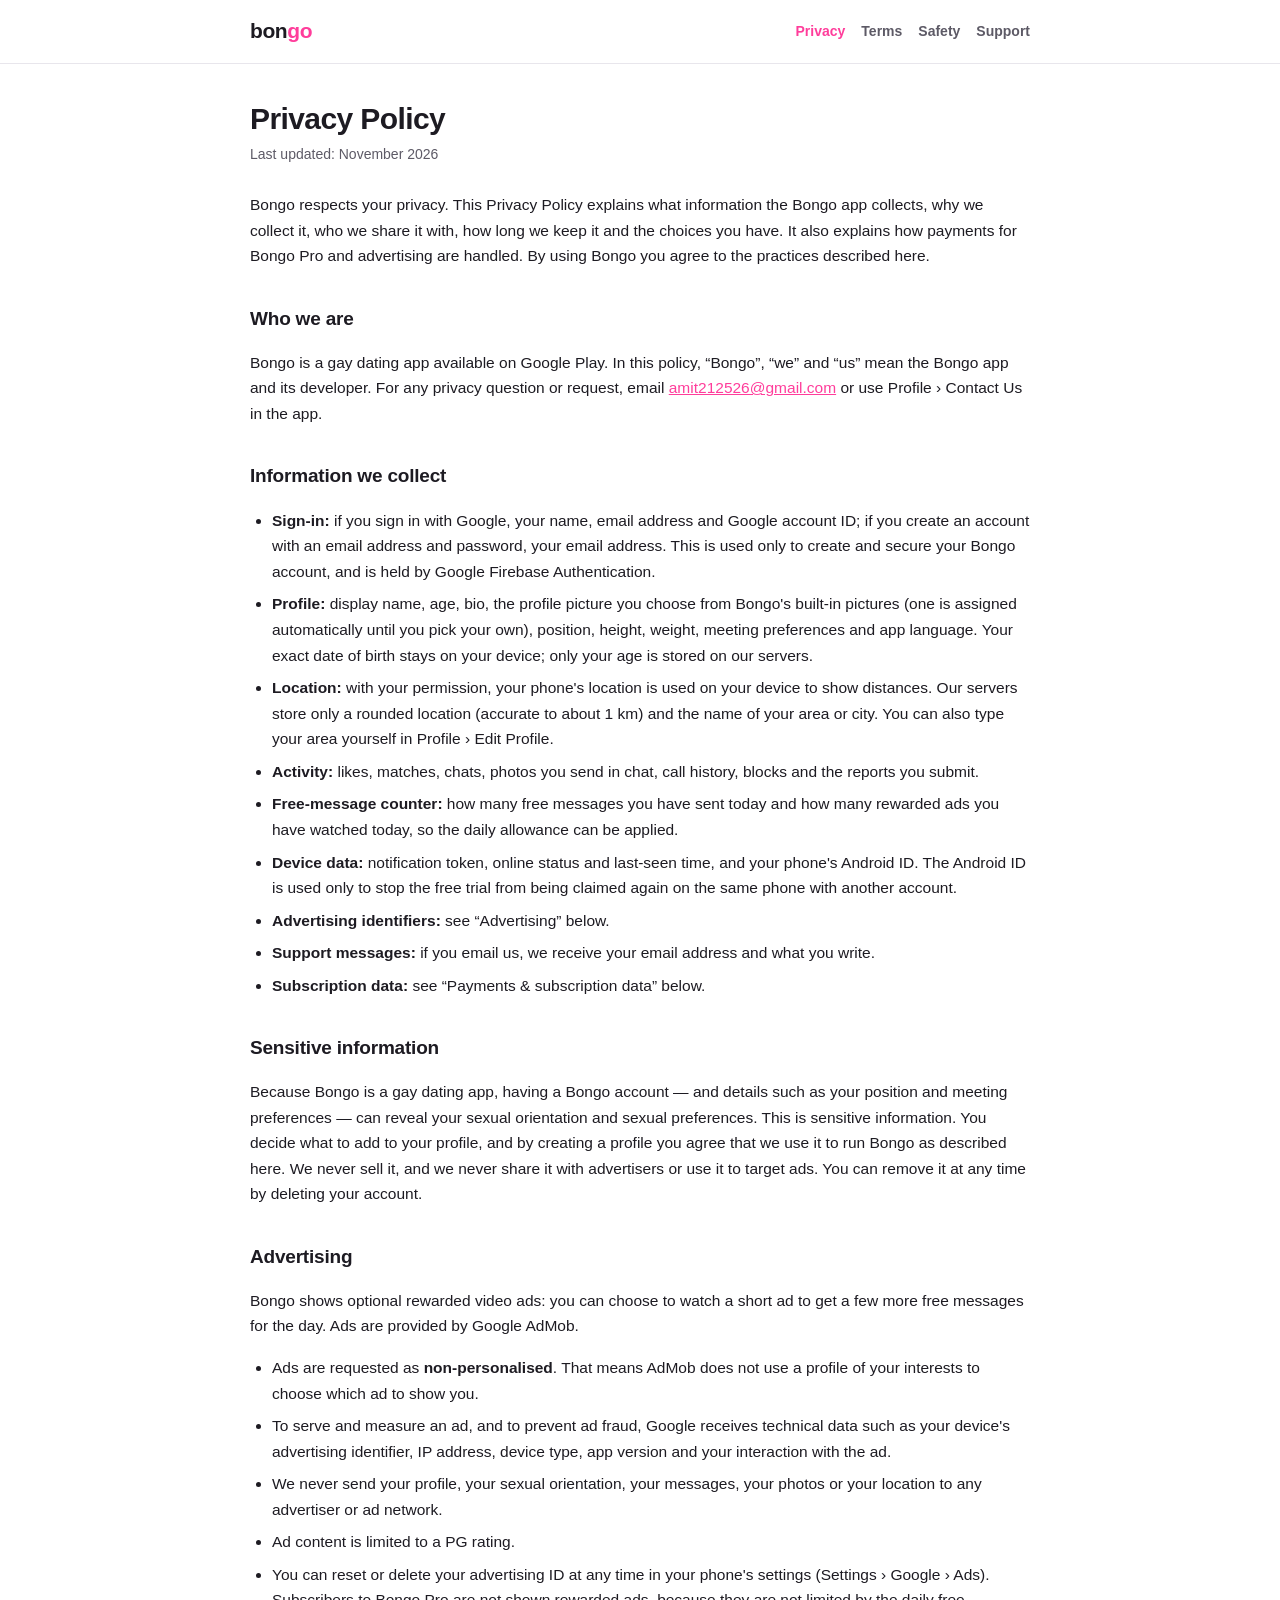
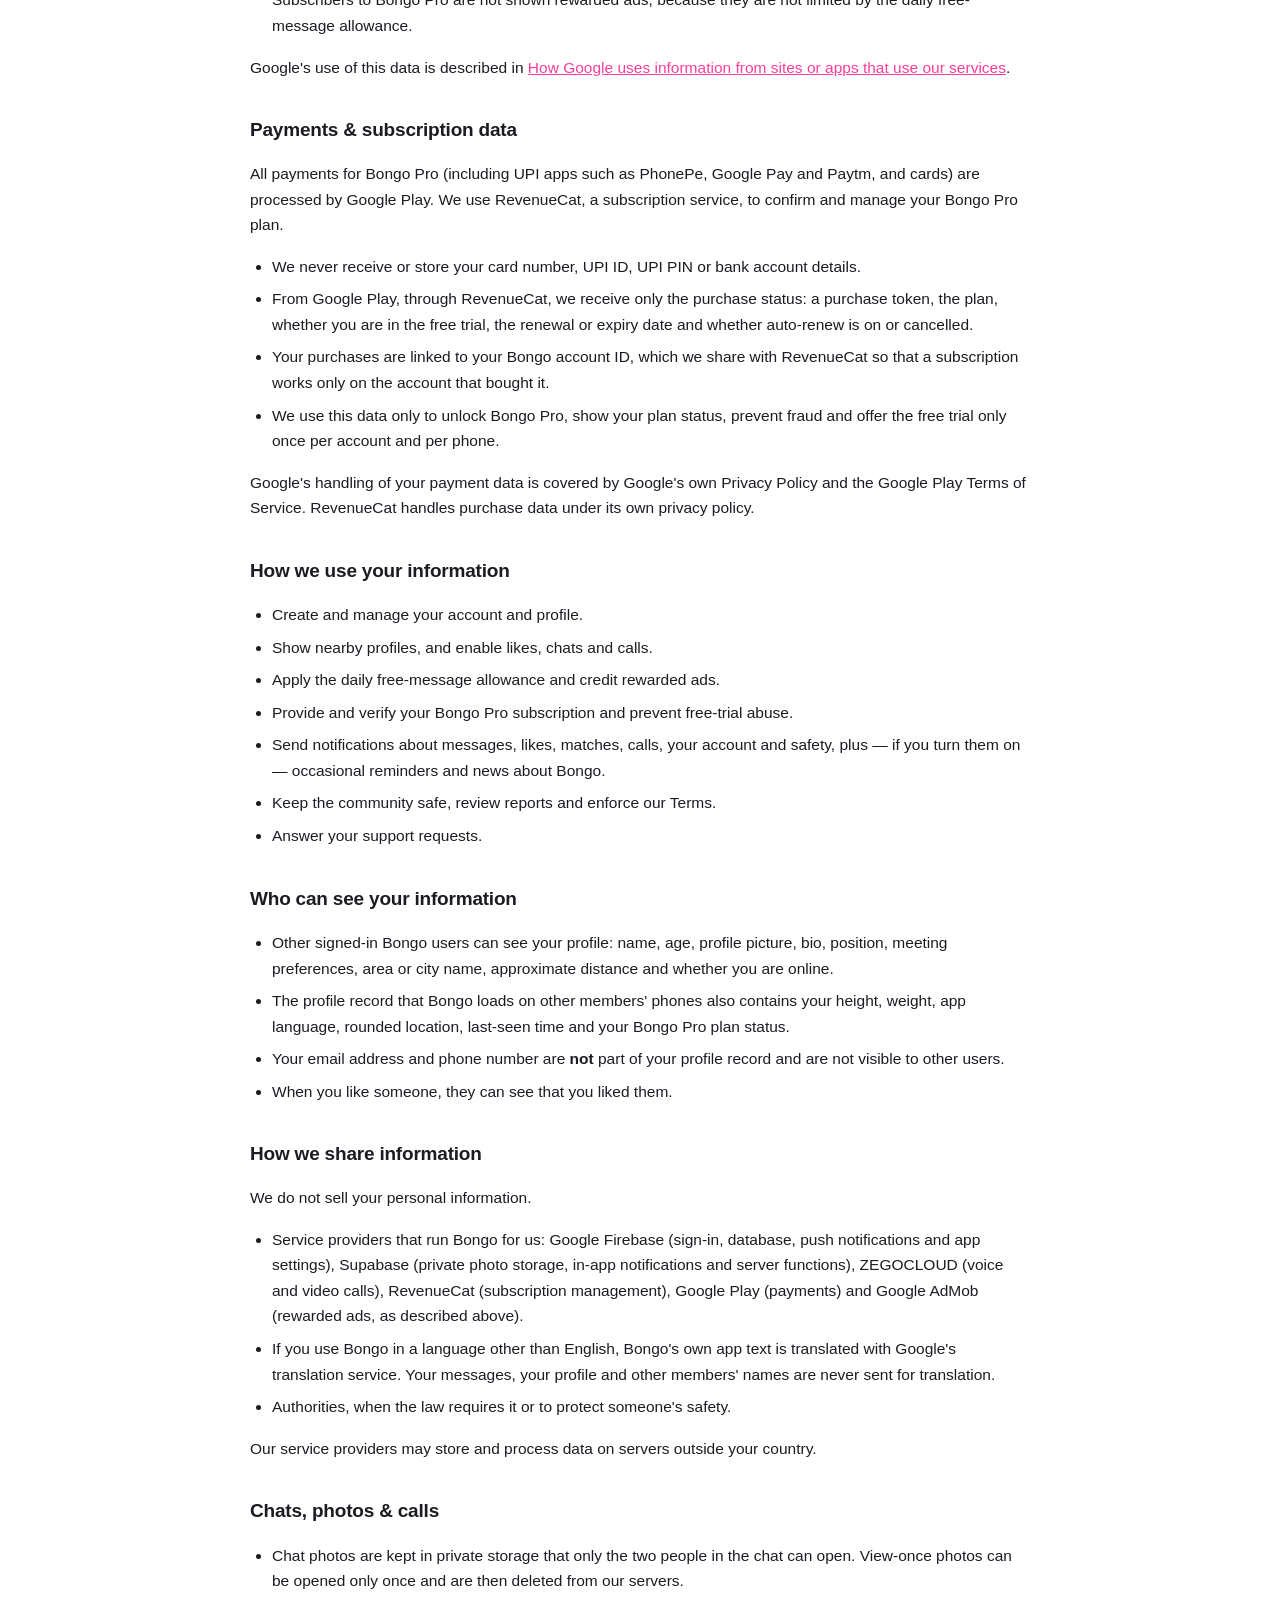
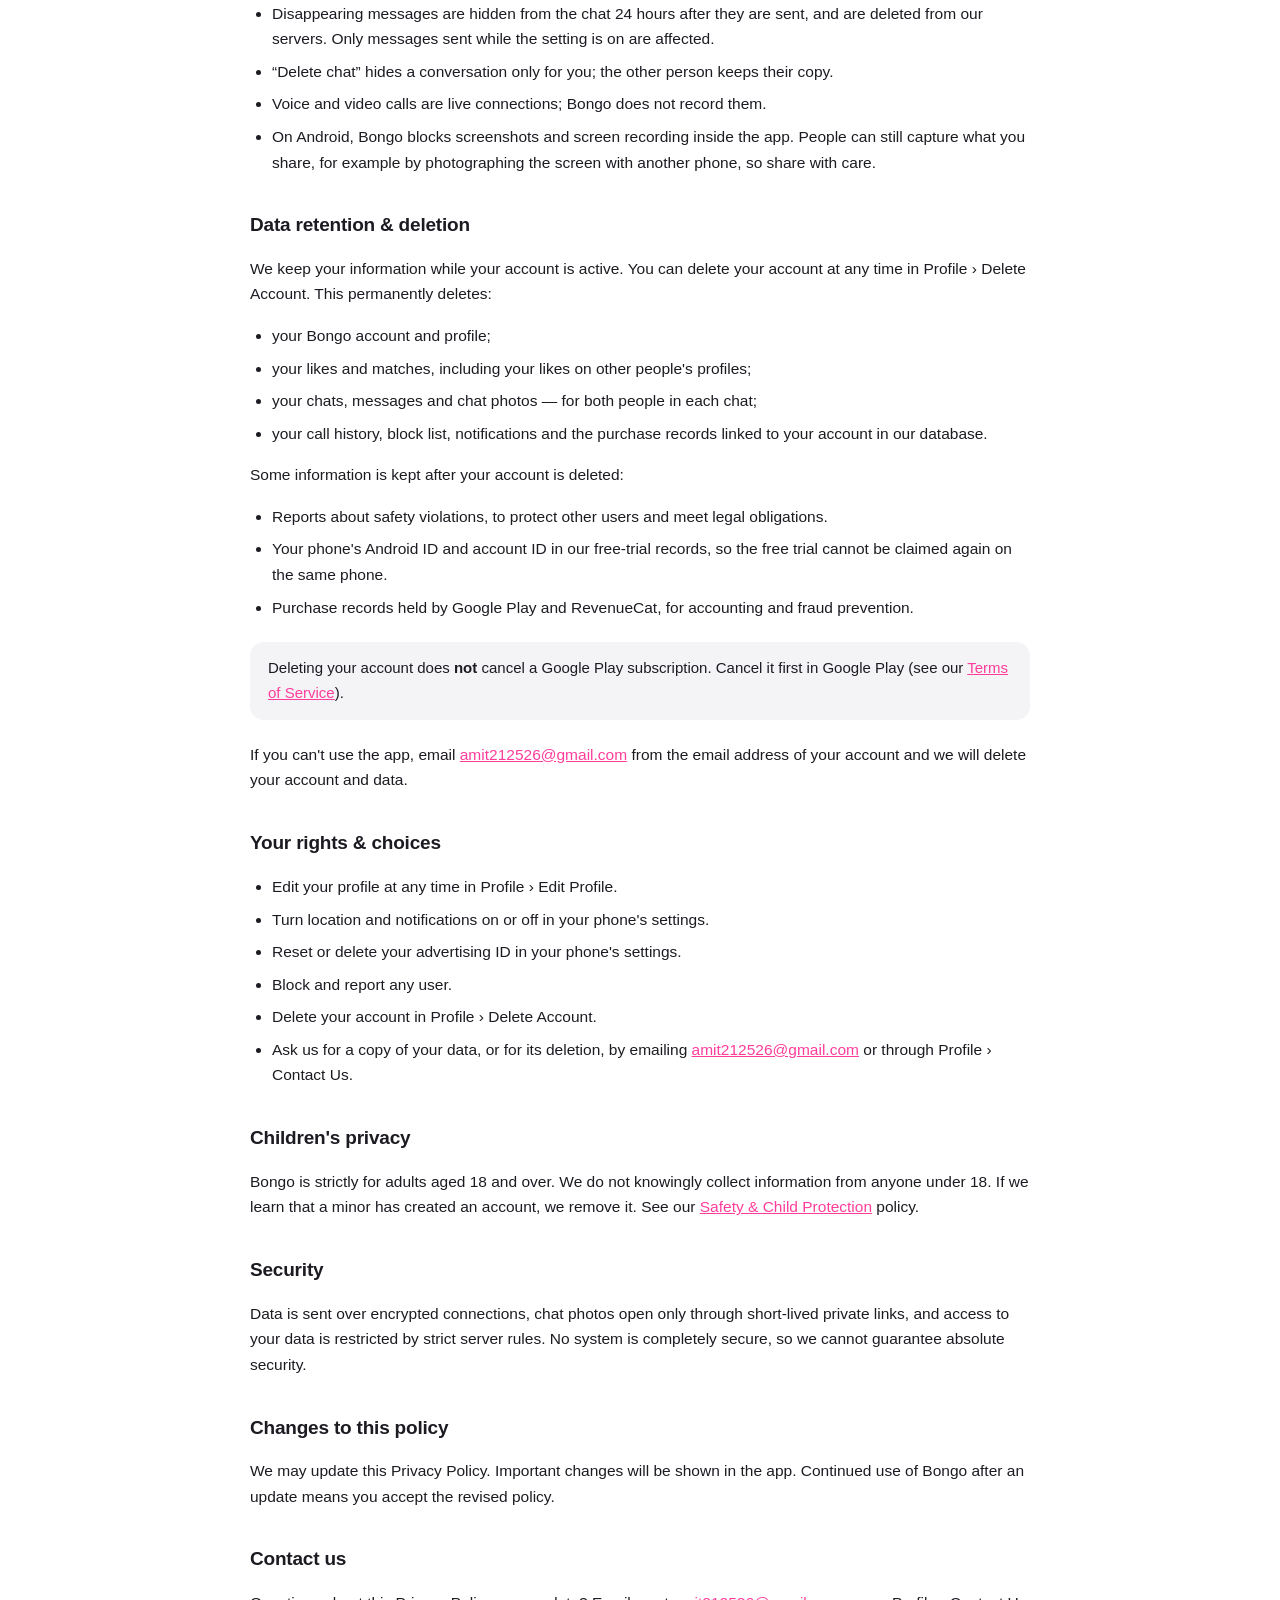
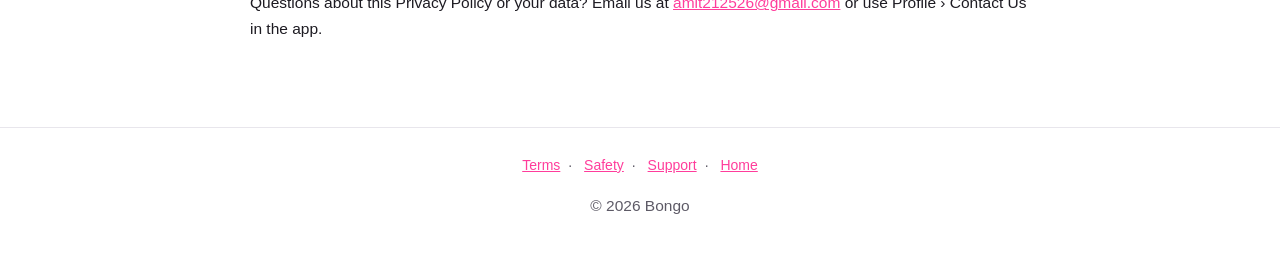
==== privacy.html @ 27e984a9 "Add Bongo site: home, privacy policy, terms, safety and support Privacy and terms match the in-app p" ====
<!DOCTYPE html>
<html lang="en">
<head>
<meta charset="utf-8">
<meta name="viewport" content="width=device-width, initial-scale=1">
<title>Privacy Policy — Bongo</title>
<meta name="description" content="What the Bongo app collects, why, who we share it with, how long we keep it and the choices you have.">
<link rel="stylesheet" href="style.css">
</head>
<body>

<header class="site">
  <div class="bar">
    <a class="brand" href="index.html">bon<span>go</span></a>
    <nav class="site">
      <a href="privacy.html" aria-current="page">Privacy</a>
      <a href="terms.html">Terms</a>
      <a href="safety.html">Safety</a>
      <a href="support.html">Support</a>
    </nav>
  </div>
</header>

<main>
  <h1>Privacy Policy</h1>
  <p class="updated">Last updated: November 2026</p>

  <p>Bongo respects your privacy. This Privacy Policy explains what information the
  Bongo app collects, why we collect it, who we share it with, how long we keep it
  and the choices you have. It also explains how payments for Bongo Pro and
  advertising are handled. By using Bongo you agree to the practices described here.</p>

  <h2>Who we are</h2>
  <p>Bongo is a gay dating app available on Google Play. In this policy, “Bongo”, “we”
  and “us” mean the Bongo app and its developer. For any privacy question or request,
  email <a href="mailto:amit212526@gmail.com">amit212526@gmail.com</a> or use
  Profile › Contact Us in the app.</p>

  <h2>Information we collect</h2>
  <ul>
    <li><strong>Sign-in:</strong> if you sign in with Google, your name, email address
    and Google account ID; if you create an account with an email address and
    password, your email address. This is used only to create and secure your Bongo
    account, and is held by Google Firebase Authentication.</li>
    <li><strong>Profile:</strong> display name, age, bio, the profile picture you
    choose from Bongo's built-in pictures (one is assigned automatically until you
    pick your own), position, height, weight, meeting preferences and app language.
    Your exact date of birth stays on your device; only your age is stored on our
    servers.</li>
    <li><strong>Location:</strong> with your permission, your phone's location is used
    on your device to show distances. Our servers store only a rounded location
    (accurate to about 1&nbsp;km) and the name of your area or city. You can also type
    your area yourself in Profile › Edit Profile.</li>
    <li><strong>Activity:</strong> likes, matches, chats, photos you send in chat, call
    history, blocks and the reports you submit.</li>
    <li><strong>Free-message counter:</strong> how many free messages you have sent
    today and how many rewarded ads you have watched today, so the daily allowance
    can be applied.</li>
    <li><strong>Device data:</strong> notification token, online status and last-seen
    time, and your phone's Android ID. The Android ID is used only to stop the free
    trial from being claimed again on the same phone with another account.</li>
    <li><strong>Advertising identifiers:</strong> see “Advertising” below.</li>
    <li><strong>Support messages:</strong> if you email us, we receive your email
    address and what you write.</li>
    <li><strong>Subscription data:</strong> see “Payments &amp; subscription data”
    below.</li>
  </ul>

  <h2>Sensitive information</h2>
  <p>Because Bongo is a gay dating app, having a Bongo account — and details such as
  your position and meeting preferences — can reveal your sexual orientation and
  sexual preferences. This is sensitive information. You decide what to add to your
  profile, and by creating a profile you agree that we use it to run Bongo as
  described here. We never sell it, and we never share it with advertisers or use it
  to target ads. You can remove it at any time by deleting your account.</p>

  <h2>Advertising</h2>
  <p>Bongo shows optional rewarded video ads: you can choose to watch a short ad to
  get a few more free messages for the day. Ads are provided by Google AdMob.</p>
  <ul>
    <li>Ads are requested as <strong>non-personalised</strong>. That means AdMob does
    not use a profile of your interests to choose which ad to show you.</li>
    <li>To serve and measure an ad, and to prevent ad fraud, Google receives technical
    data such as your device's advertising identifier, IP address, device type, app
    version and your interaction with the ad.</li>
    <li>We never send your profile, your sexual orientation, your messages, your
    photos or your location to any advertiser or ad network.</li>
    <li>Ad content is limited to a PG rating.</li>
    <li>You can reset or delete your advertising ID at any time in your phone's
    settings (Settings › Google › Ads). Subscribers to Bongo Pro are not shown
    rewarded ads, because they are not limited by the daily free-message allowance.</li>
  </ul>
  <p>Google's use of this data is described in
  <a href="https://policies.google.com/technologies/partner-sites" rel="noopener">How
  Google uses information from sites or apps that use our services</a>.</p>

  <h2>Payments &amp; subscription data</h2>
  <p>All payments for Bongo Pro (including UPI apps such as PhonePe, Google Pay and
  Paytm, and cards) are processed by Google Play. We use RevenueCat, a subscription
  service, to confirm and manage your Bongo Pro plan.</p>
  <ul>
    <li>We never receive or store your card number, UPI ID, UPI PIN or bank account
    details.</li>
    <li>From Google Play, through RevenueCat, we receive only the purchase status: a
    purchase token, the plan, whether you are in the free trial, the renewal or expiry
    date and whether auto-renew is on or cancelled.</li>
    <li>Your purchases are linked to your Bongo account ID, which we share with
    RevenueCat so that a subscription works only on the account that bought it.</li>
    <li>We use this data only to unlock Bongo Pro, show your plan status, prevent
    fraud and offer the free trial only once per account and per phone.</li>
  </ul>
  <p>Google's handling of your payment data is covered by Google's own Privacy Policy
  and the Google Play Terms of Service. RevenueCat handles purchase data under its own
  privacy policy.</p>

  <h2>How we use your information</h2>
  <ul>
    <li>Create and manage your account and profile.</li>
    <li>Show nearby profiles, and enable likes, chats and calls.</li>
    <li>Apply the daily free-message allowance and credit rewarded ads.</li>
    <li>Provide and verify your Bongo Pro subscription and prevent free-trial abuse.</li>
    <li>Send notifications about messages, likes, matches, calls, your account and
    safety, plus — if you turn them on — occasional reminders and news about Bongo.</li>
    <li>Keep the community safe, review reports and enforce our Terms.</li>
    <li>Answer your support requests.</li>
  </ul>

  <h2>Who can see your information</h2>
  <ul>
    <li>Other signed-in Bongo users can see your profile: name, age, profile picture,
    bio, position, meeting preferences, area or city name, approximate distance and
    whether you are online.</li>
    <li>The profile record that Bongo loads on other members' phones also contains your
    height, weight, app language, rounded location, last-seen time and your Bongo Pro
    plan status.</li>
    <li>Your email address and phone number are <strong>not</strong> part of your
    profile record and are not visible to other users.</li>
    <li>When you like someone, they can see that you liked them.</li>
  </ul>

  <h2>How we share information</h2>
  <p>We do not sell your personal information.</p>
  <ul>
    <li>Service providers that run Bongo for us: Google Firebase (sign-in, database,
    push notifications and app settings), Supabase (private photo storage, in-app
    notifications and server functions), ZEGOCLOUD (voice and video calls), RevenueCat
    (subscription management), Google Play (payments) and Google AdMob (rewarded ads,
    as described above).</li>
    <li>If you use Bongo in a language other than English, Bongo's own app text is
    translated with Google's translation service. Your messages, your profile and
    other members' names are never sent for translation.</li>
    <li>Authorities, when the law requires it or to protect someone's safety.</li>
  </ul>
  <p>Our service providers may store and process data on servers outside your country.</p>

  <h2>Chats, photos &amp; calls</h2>
  <ul>
    <li>Chat photos are kept in private storage that only the two people in the chat
    can open. View-once photos can be opened only once and are then deleted from our
    servers.</li>
    <li>Disappearing messages are hidden from the chat 24 hours after they are sent,
    and are deleted from our servers. Only messages sent while the setting is on are
    affected.</li>
    <li>“Delete chat” hides a conversation only for you; the other person keeps their
    copy.</li>
    <li>Voice and video calls are live connections; Bongo does not record them.</li>
    <li>On Android, Bongo blocks screenshots and screen recording inside the app.
    People can still capture what you share, for example by photographing the screen
    with another phone, so share with care.</li>
  </ul>

  <h2>Data retention &amp; deletion</h2>
  <p>We keep your information while your account is active. You can delete your
  account at any time in Profile › Delete Account. This permanently deletes:</p>
  <ul>
    <li>your Bongo account and profile;</li>
    <li>your likes and matches, including your likes on other people's profiles;</li>
    <li>your chats, messages and chat photos — for both people in each chat;</li>
    <li>your call history, block list, notifications and the purchase records linked to
    your account in our database.</li>
  </ul>
  <p>Some information is kept after your account is deleted:</p>
  <ul>
    <li>Reports about safety violations, to protect other users and meet legal
    obligations.</li>
    <li>Your phone's Android ID and account ID in our free-trial records, so the free
    trial cannot be claimed again on the same phone.</li>
    <li>Purchase records held by Google Play and RevenueCat, for accounting and fraud
    prevention.</li>
  </ul>
  <div class="note">
    <p>Deleting your account does <strong>not</strong> cancel a Google Play
    subscription. Cancel it first in Google Play (see our
    <a href="terms.html">Terms of Service</a>).</p>
  </div>
  <p>If you can't use the app, email
  <a href="mailto:amit212526@gmail.com">amit212526@gmail.com</a> from the email address
  of your account and we will delete your account and data.</p>

  <h2>Your rights &amp; choices</h2>
  <ul>
    <li>Edit your profile at any time in Profile › Edit Profile.</li>
    <li>Turn location and notifications on or off in your phone's settings.</li>
    <li>Reset or delete your advertising ID in your phone's settings.</li>
    <li>Block and report any user.</li>
    <li>Delete your account in Profile › Delete Account.</li>
    <li>Ask us for a copy of your data, or for its deletion, by emailing
    <a href="mailto:amit212526@gmail.com">amit212526@gmail.com</a> or through
    Profile › Contact Us.</li>
  </ul>

  <h2>Children's privacy</h2>
  <p>Bongo is strictly for adults aged 18 and over. We do not knowingly collect
  information from anyone under 18. If we learn that a minor has created an account,
  we remove it. See our <a href="safety.html">Safety &amp; Child Protection</a>
  policy.</p>

  <h2>Security</h2>
  <p>Data is sent over encrypted connections, chat photos open only through short-lived
  private links, and access to your data is restricted by strict server rules. No
  system is completely secure, so we cannot guarantee absolute security.</p>

  <h2>Changes to this policy</h2>
  <p>We may update this Privacy Policy. Important changes will be shown in the app.
  Continued use of Bongo after an update means you accept the revised policy.</p>

  <h2>Contact us</h2>
  <p>Questions about this Privacy Policy or your data? Email us at
  <a href="mailto:amit212526@gmail.com">amit212526@gmail.com</a> or use
  Profile › Contact Us in the app.</p>
</main>

<footer class="site">
  <a href="terms.html">Terms</a>·
  <a href="safety.html">Safety</a>·
  <a href="support.html">Support</a>·
  <a href="index.html">Home</a>
  <p>© 2026 Bongo</p>
</footer>

</body>
</html>
---- style.css ----
:root {
  --pink: #FF3D9B;
  --ink: #1D1B22;
  --muted: #5D5A66;
  --surface: #F4F3F6;
  --line: #E8E6EC;
  --white: #fff;
}

* { box-sizing: border-box; }

body {
  margin: 0;
  font-family: -apple-system, BlinkMacSystemFont, "Segoe UI", Roboto, Helvetica, Arial, sans-serif;
  color: var(--ink);
  background: var(--white);
  line-height: 1.65;
  -webkit-text-size-adjust: 100%;
}

a { color: var(--pink); }

header.site {
  border-bottom: 1px solid var(--line);
  background: var(--white);
  position: sticky;
  top: 0;
  z-index: 10;
}

.bar {
  max-width: 820px;
  margin: 0 auto;
  padding: 14px 20px;
  display: flex;
  align-items: center;
  gap: 18px;
  flex-wrap: wrap;
}

.brand {
  font-weight: 800;
  font-size: 21px;
  letter-spacing: -0.4px;
  text-decoration: none;
  color: var(--ink);
}
.brand span { color: var(--pink); }

nav.site { display: flex; gap: 16px; margin-left: auto; flex-wrap: wrap; }
nav.site a {
  text-decoration: none;
  font-size: 14px;
  font-weight: 600;
  color: var(--muted);
}
nav.site a:hover, nav.site a[aria-current="page"] { color: var(--pink); }

main {
  max-width: 820px;
  margin: 0 auto;
  padding: 36px 20px 70px;
}

h1 {
  font-size: 30px;
  line-height: 1.25;
  letter-spacing: -0.6px;
  margin: 0 0 6px;
}

h2 {
  font-size: 19px;
  margin: 34px 0 10px;
  letter-spacing: -0.2px;
}

h3 { font-size: 16px; margin: 22px 0 6px; }

.updated {
  color: var(--muted);
  font-size: 14px;
  margin: 0 0 26px;
}

p, li { font-size: 15.5px; }
ul { padding-left: 22px; }
li { margin-bottom: 7px; }

.lede { font-size: 17px; color: var(--muted); }

.note {
  background: var(--surface);
  border-radius: 14px;
  padding: 14px 18px;
  margin: 22px 0;
}
.note p { margin: 0; font-size: 15px; }

.hero { padding: 26px 0 8px; }
.hero h1 { font-size: 36px; }

.cards {
  display: grid;
  grid-template-columns: repeat(auto-fit, minmax(230px, 1fr));
  gap: 14px;
  margin: 30px 0;
}

.card {
  display: block;
  padding: 20px;
  border: 1px solid var(--line);
  border-radius: 16px;
  text-decoration: none;
  color: var(--ink);
  background: var(--white);
}
.card:hover { border-color: var(--pink); }
.card strong { display: block; font-size: 16px; margin-bottom: 4px; }
.card span { font-size: 14px; color: var(--muted); }

footer.site {
  border-top: 1px solid var(--line);
  padding: 26px 20px 40px;
  text-align: center;
  color: var(--muted);
  font-size: 14px;
}
footer.site a { margin: 0 8px; }

@media (max-width: 560px) {
  .hero h1 { font-size: 29px; }
  h1 { font-size: 26px; }
  .bar { gap: 10px; }
  nav.site { gap: 13px; width: 100%; margin-left: 0; }
}
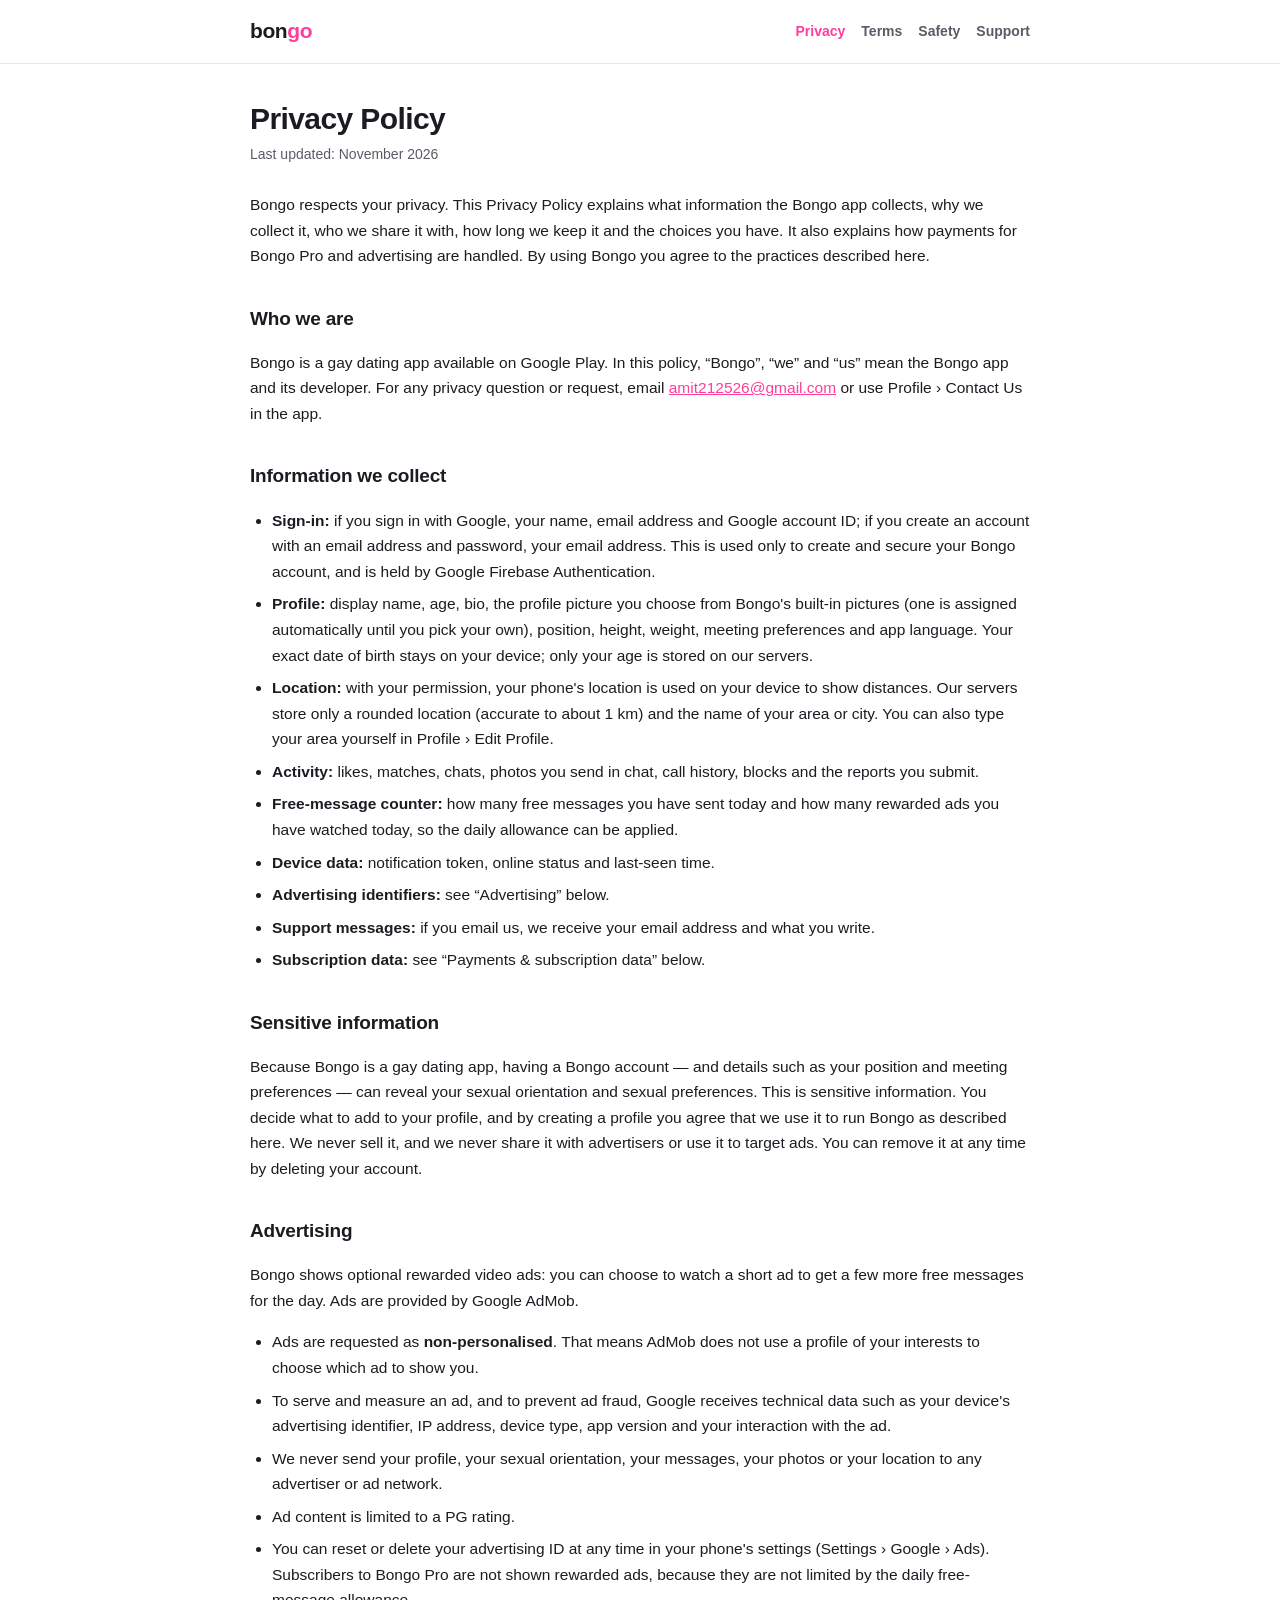
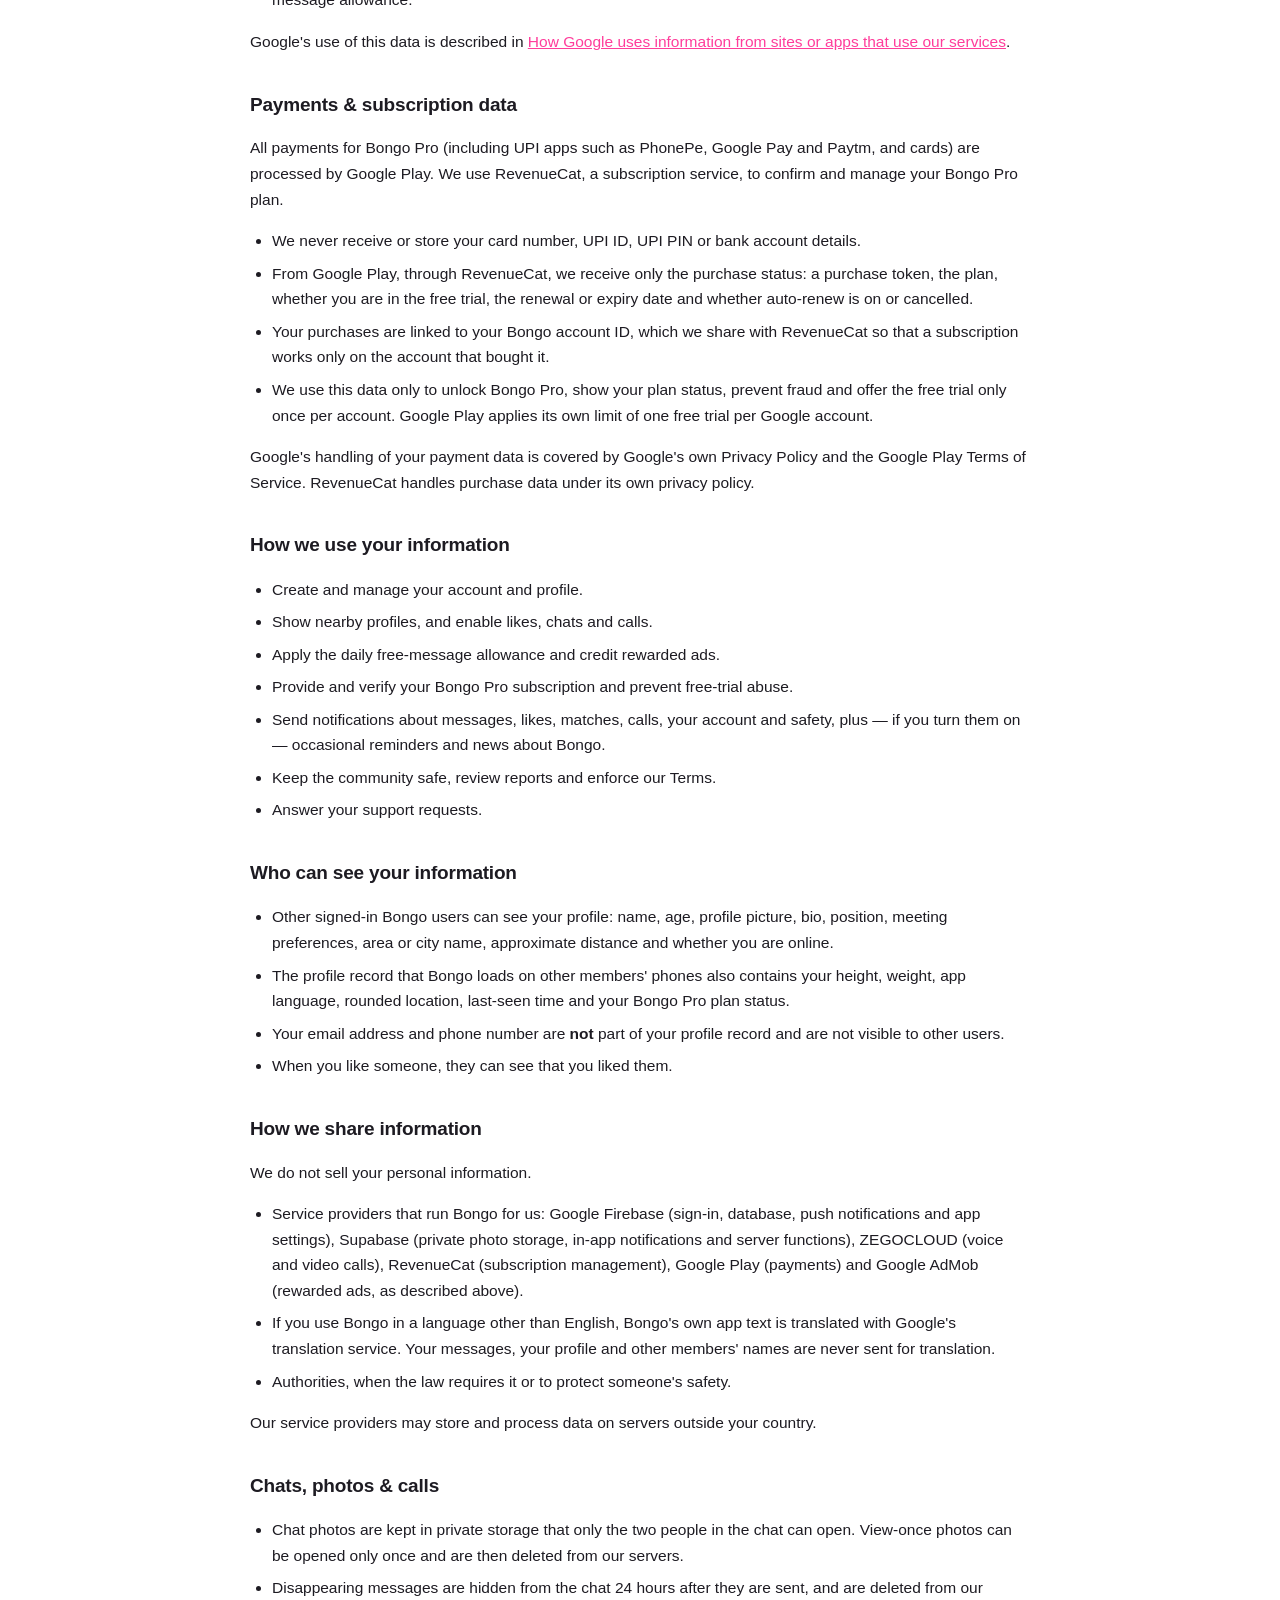
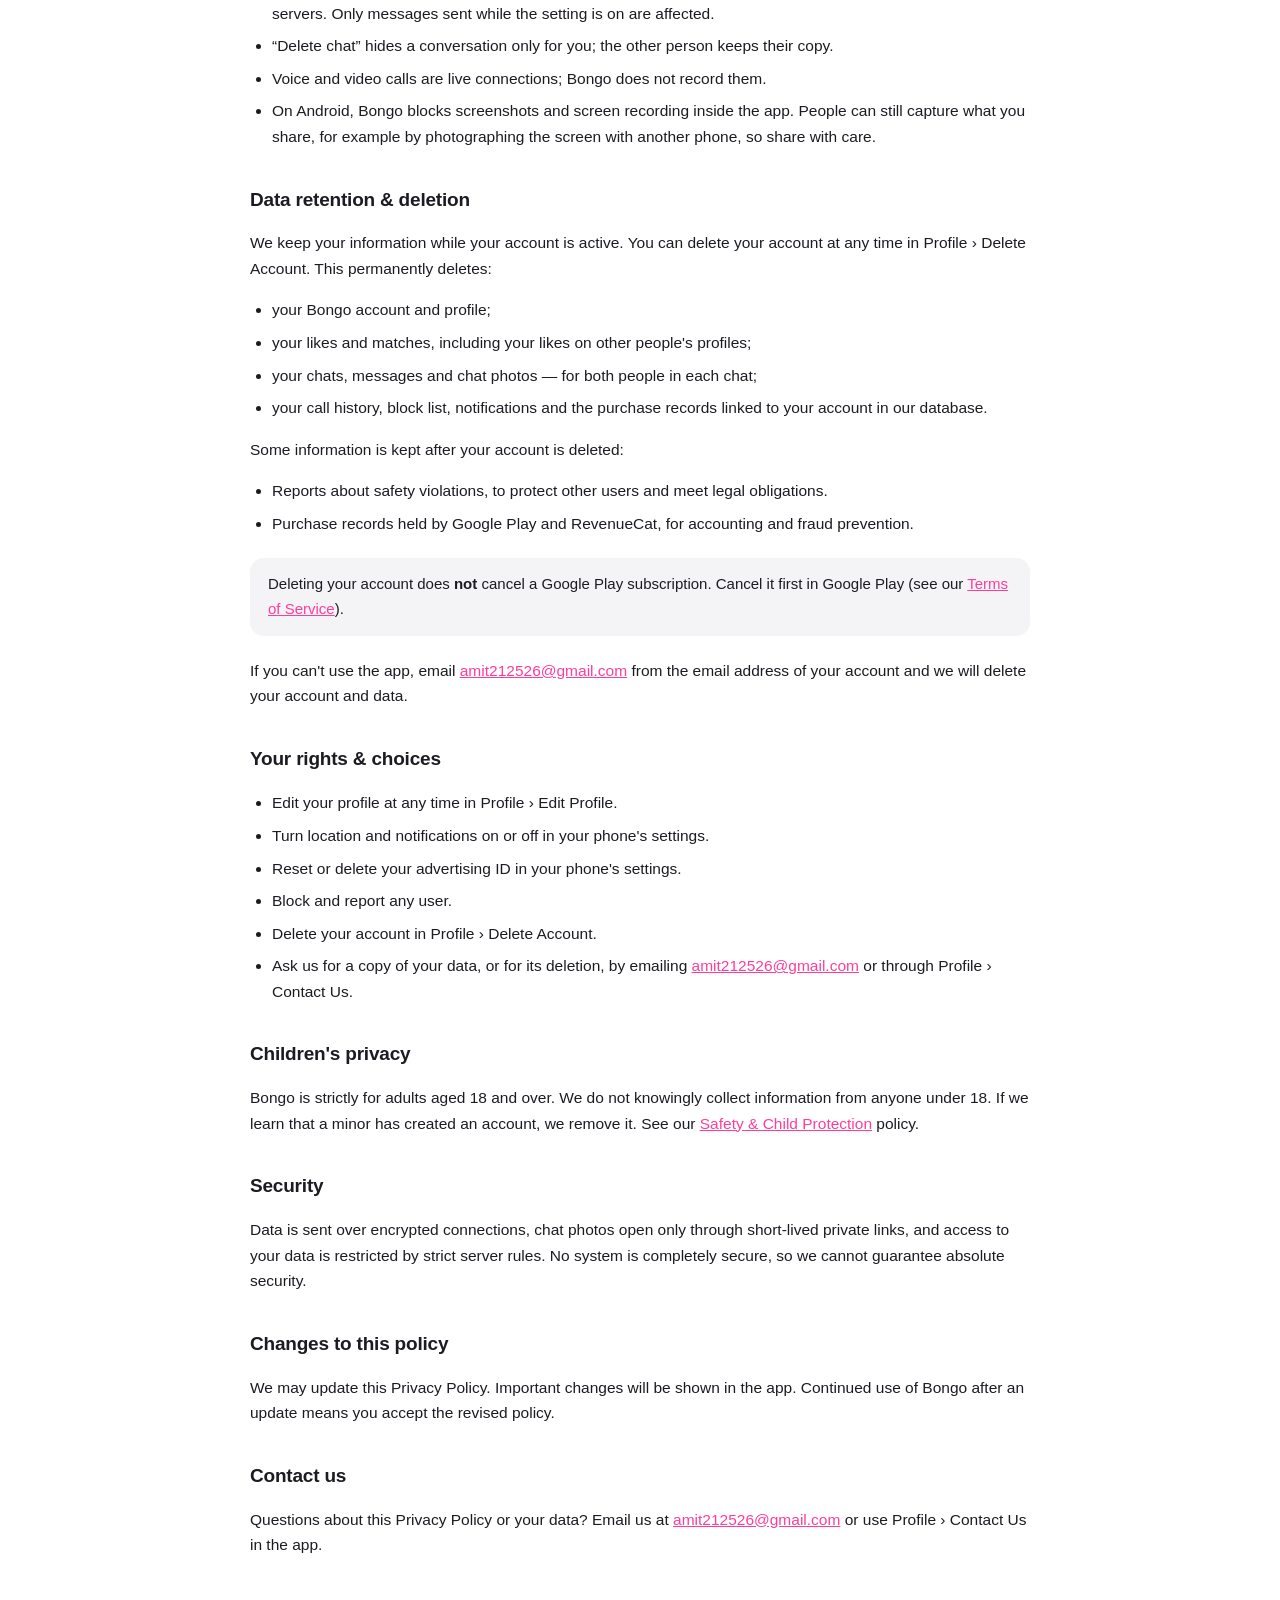
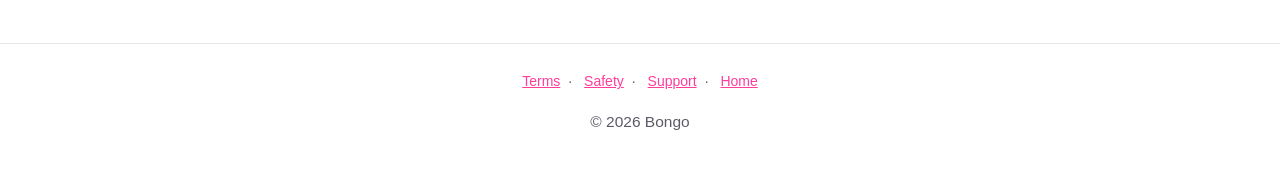
==== commit 3dc34a41: "Drop the Android ID claim: the app never collects one The device-level free-trial block it described" ====
--- a/privacy.html
+++ b/privacy.html
@@ -57,8 +57,7 @@
     today and how many rewarded ads you have watched today, so the daily allowance
     can be applied.</li>
     <li><strong>Device data:</strong> notification token, online status and last-seen
-    time, and your phone's Android ID. The Android ID is used only to stop the free
-    trial from being claimed again on the same phone with another account.</li>
+    time.</li>
     <li><strong>Advertising identifiers:</strong> see “Advertising” below.</li>
     <li><strong>Support messages:</strong> if you email us, we receive your email
     address and what you write.</li>
@@ -107,7 +106,8 @@
     <li>Your purchases are linked to your Bongo account ID, which we share with
     RevenueCat so that a subscription works only on the account that bought it.</li>
     <li>We use this data only to unlock Bongo Pro, show your plan status, prevent
-    fraud and offer the free trial only once per account and per phone.</li>
+    fraud and offer the free trial only once per account. Google Play applies
+    its own limit of one free trial per Google account.</li>
   </ul>
   <p>Google's handling of your payment data is covered by Google's own Privacy Policy
   and the Google Play Terms of Service. RevenueCat handles purchase data under its own
@@ -183,8 +183,6 @@
   <ul>
     <li>Reports about safety violations, to protect other users and meet legal
     obligations.</li>
-    <li>Your phone's Android ID and account ID in our free-trial records, so the free
-    trial cannot be claimed again on the same phone.</li>
     <li>Purchase records held by Google Play and RevenueCat, for accounting and fraud
     prevention.</li>
   </ul>
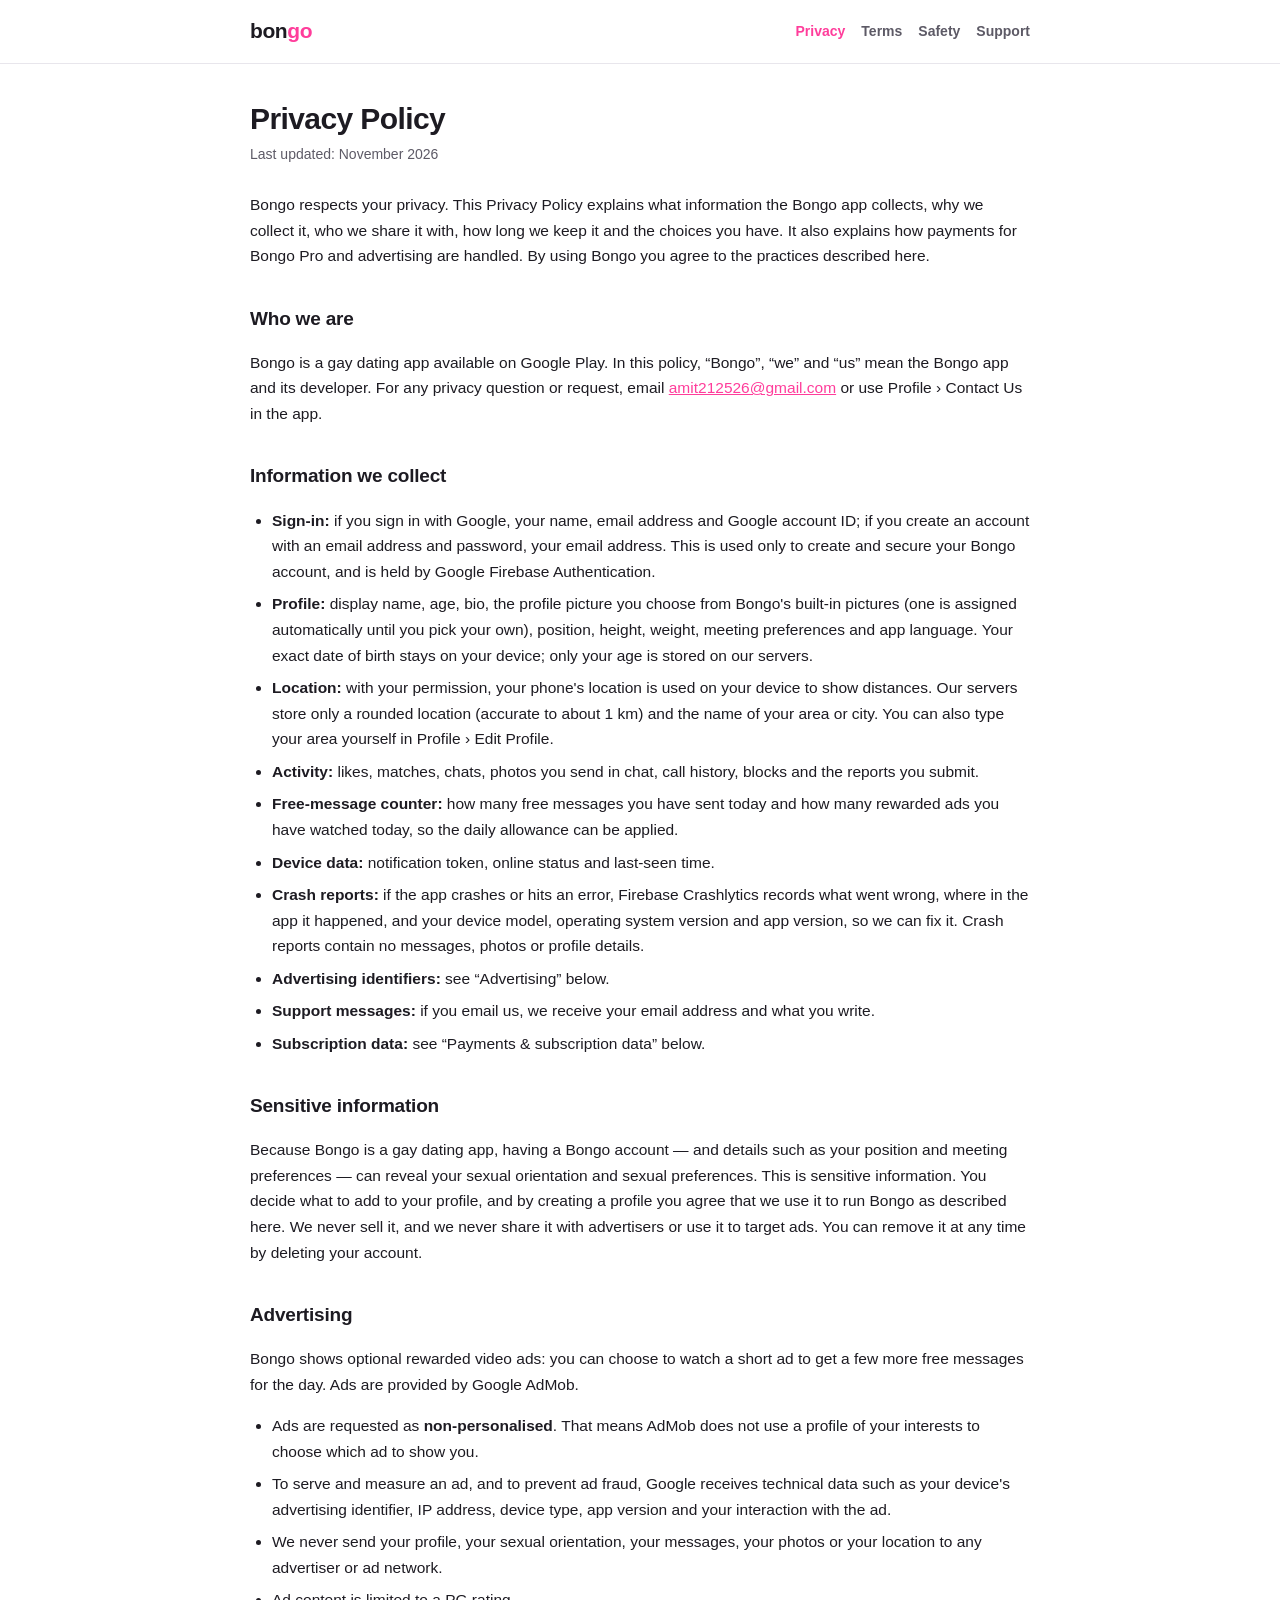
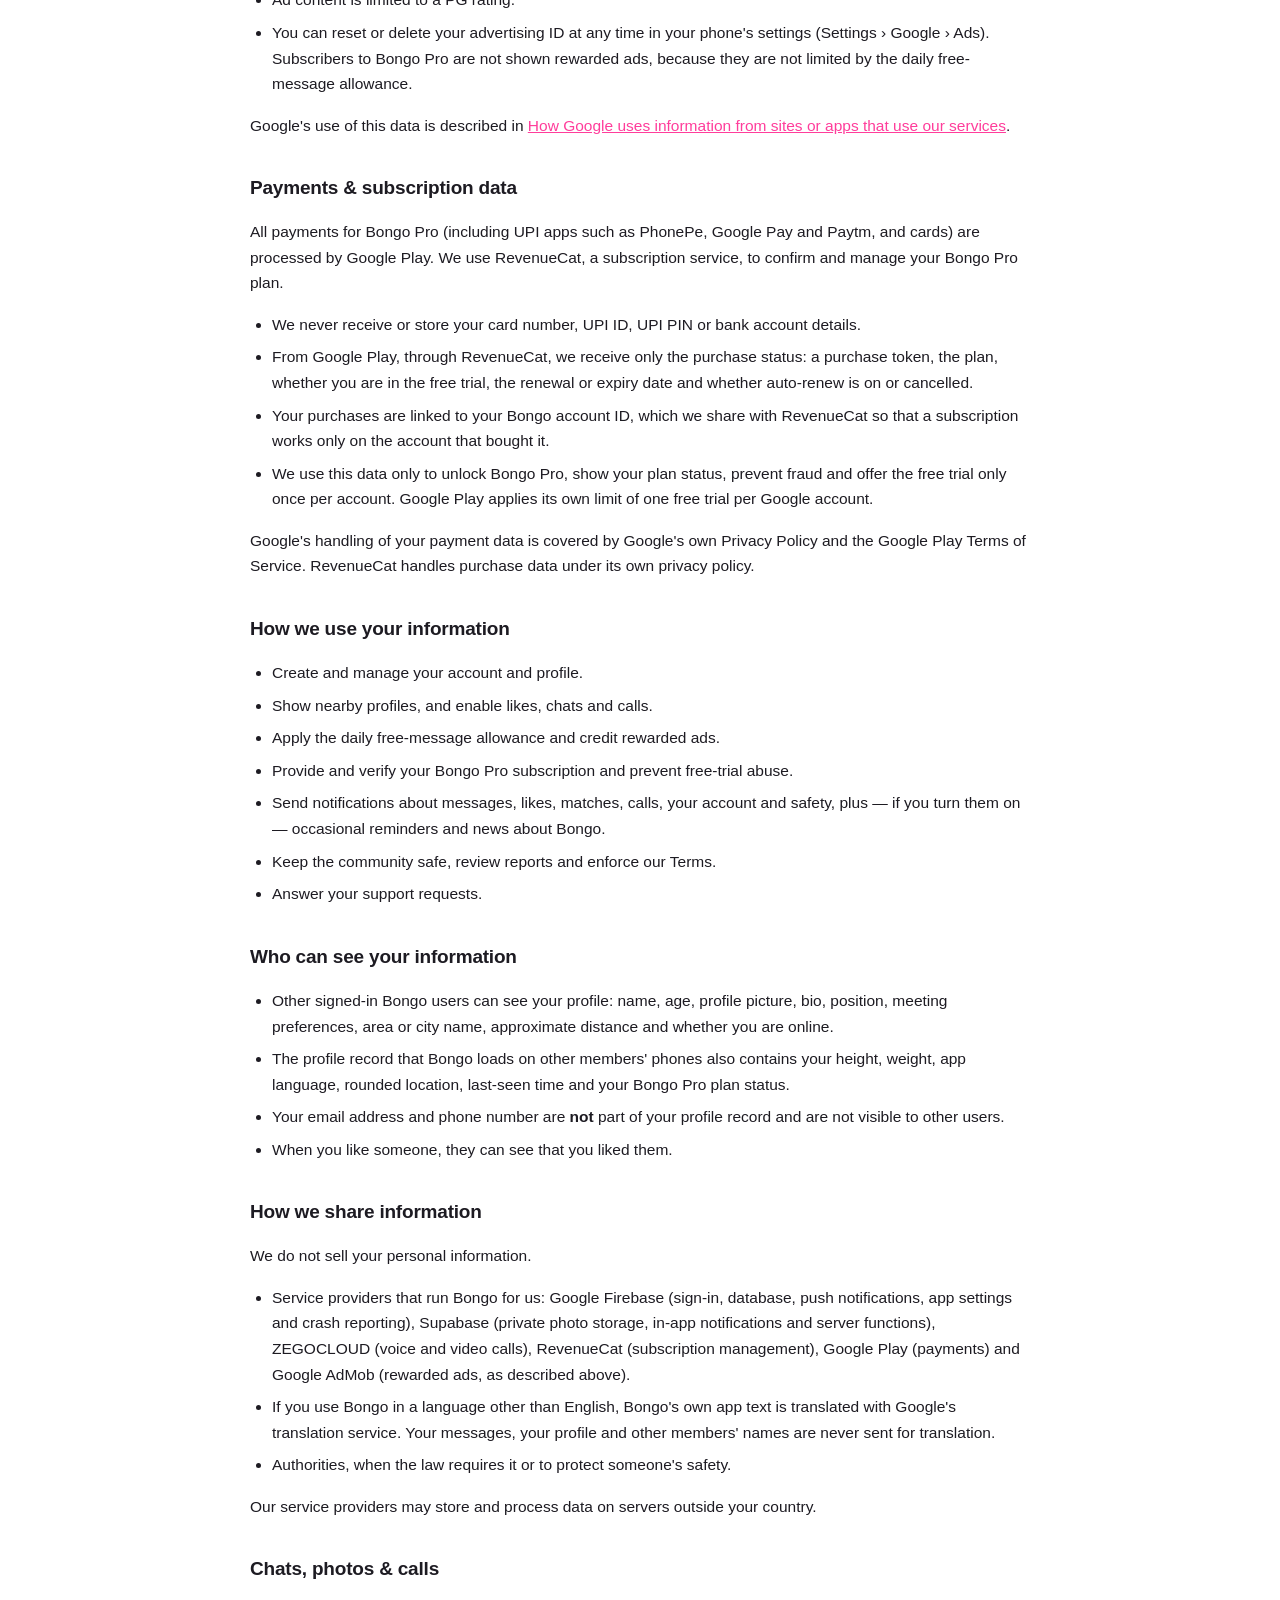
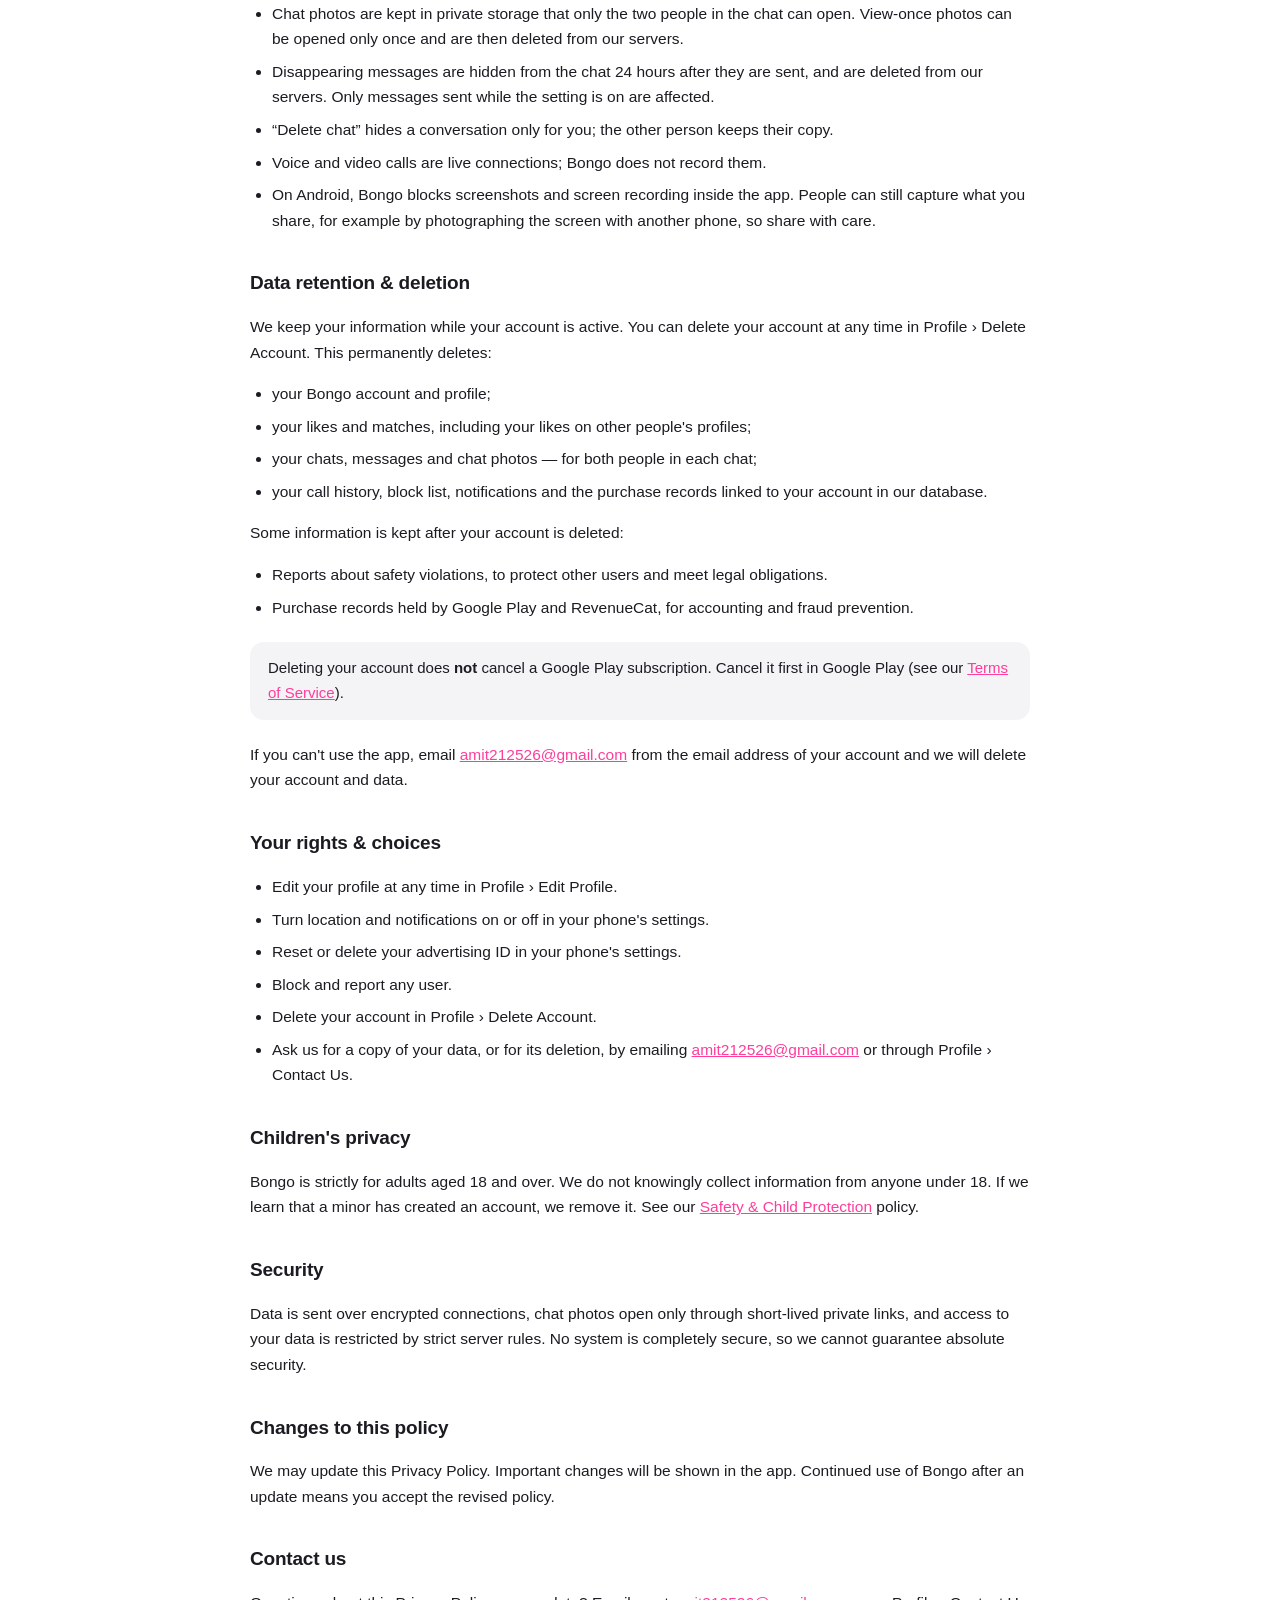
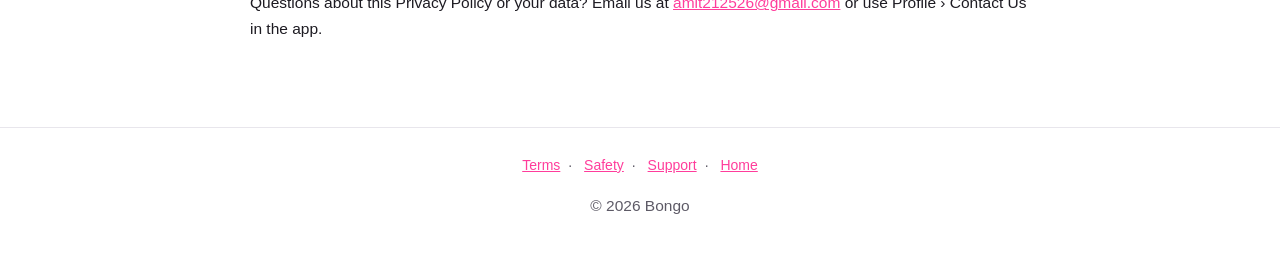
==== commit a8f9a4d1: "Privacy: say that crash reports are collected Firebase Crashlytics now reports crashes and unhandled" ====
--- a/privacy.html
+++ b/privacy.html
@@ -58,6 +58,10 @@
     can be applied.</li>
     <li><strong>Device data:</strong> notification token, online status and last-seen
     time.</li>
+    <li><strong>Crash reports:</strong> if the app crashes or hits an error, Firebase
+    Crashlytics records what went wrong, where in the app it happened, and your
+    device model, operating system version and app version, so we can fix it. Crash
+    reports contain no messages, photos or profile details.</li>
     <li><strong>Advertising identifiers:</strong> see “Advertising” below.</li>
     <li><strong>Support messages:</strong> if you email us, we receive your email
     address and what you write.</li>
@@ -142,7 +146,7 @@
   <p>We do not sell your personal information.</p>
   <ul>
     <li>Service providers that run Bongo for us: Google Firebase (sign-in, database,
-    push notifications and app settings), Supabase (private photo storage, in-app
+    push notifications, app settings and crash reporting), Supabase (private photo storage, in-app
     notifications and server functions), ZEGOCLOUD (voice and video calls), RevenueCat
     (subscription management), Google Play (payments) and Google AdMob (rewarded ads,
     as described above).</li>
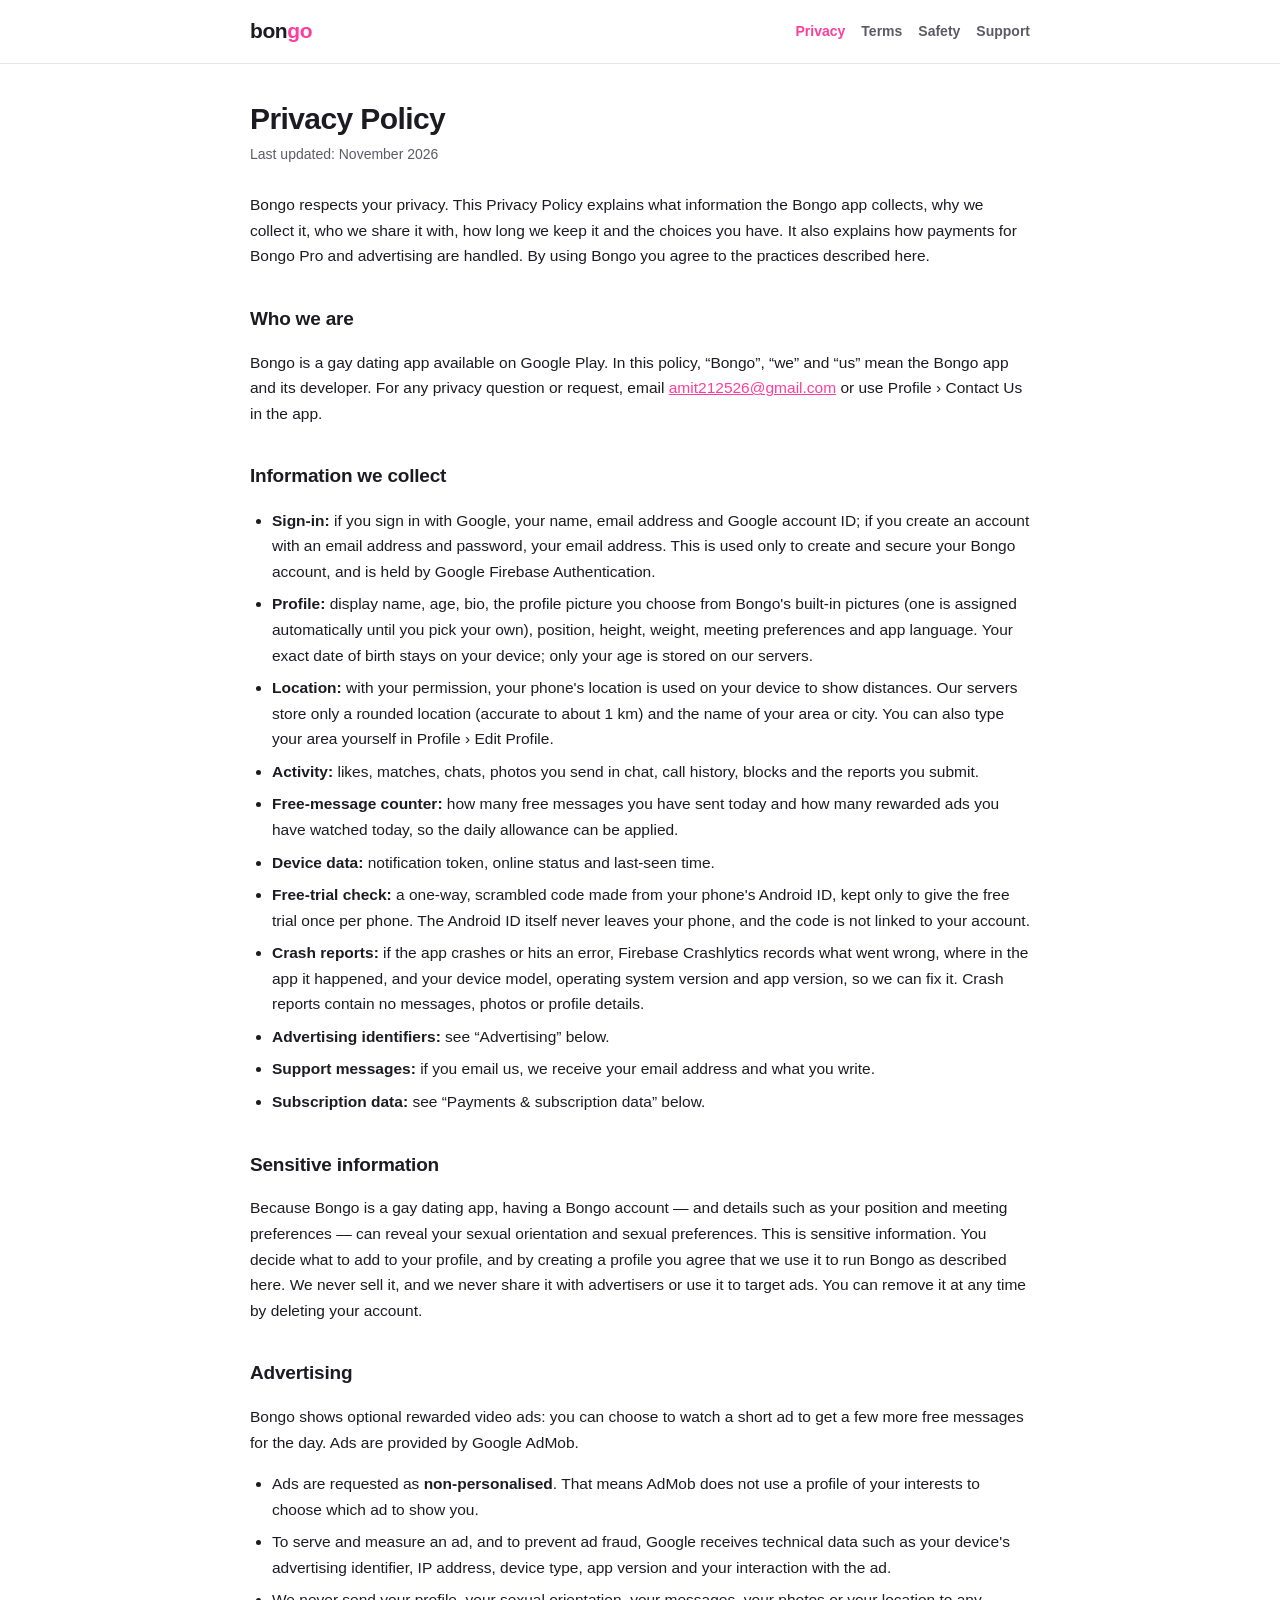
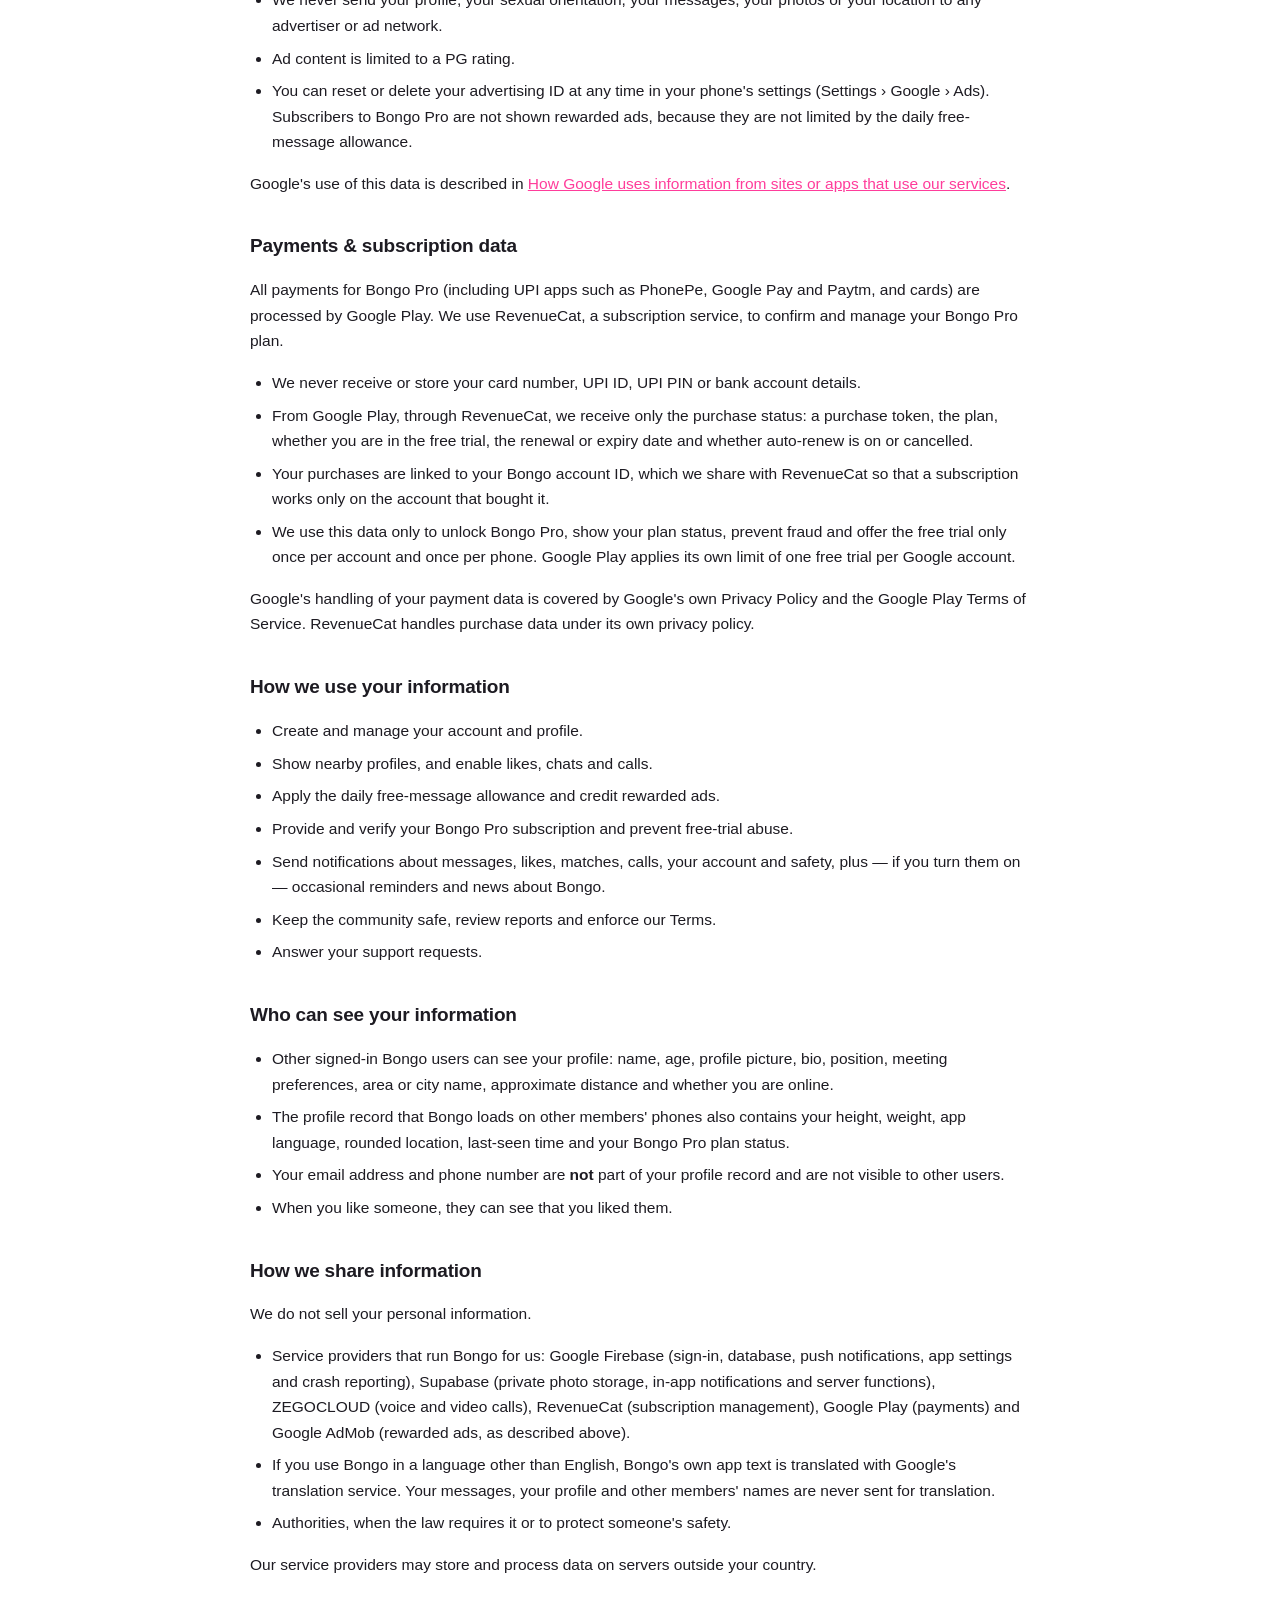
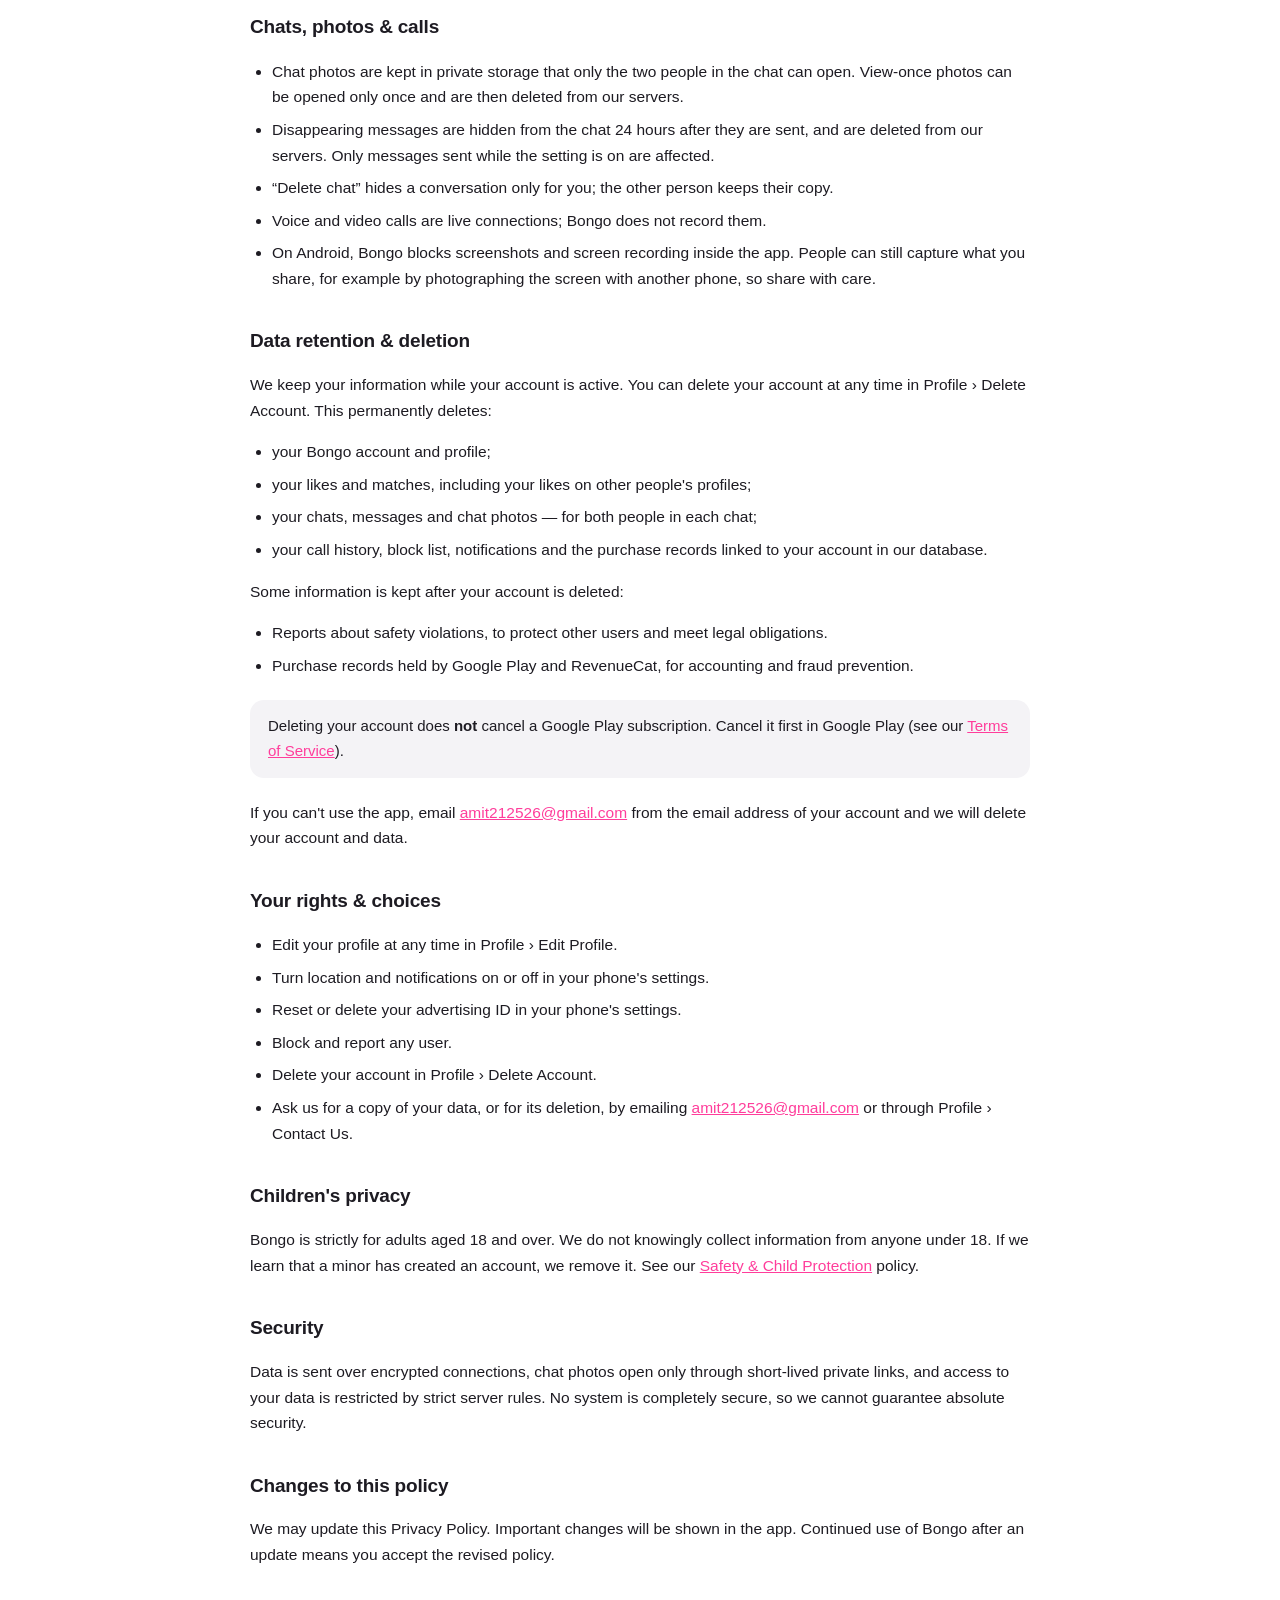
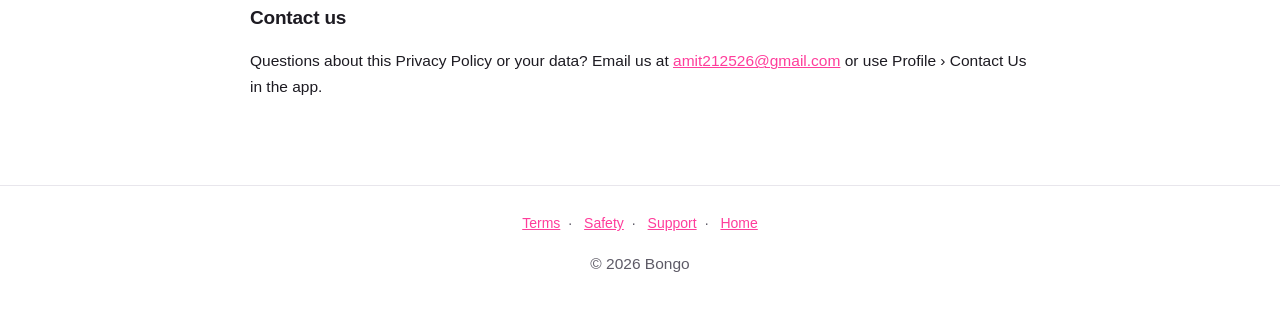
==== commit d715f980: "Privacy & terms: the free trial is once per phone The app now gives the free trial once per phone as" ====
--- a/privacy.html
+++ b/privacy.html
@@ -58,6 +58,9 @@
     can be applied.</li>
     <li><strong>Device data:</strong> notification token, online status and last-seen
     time.</li>
+    <li><strong>Free-trial check:</strong> a one-way, scrambled code made from your
+    phone's Android ID, kept only to give the free trial once per phone. The Android ID
+    itself never leaves your phone, and the code is not linked to your account.</li>
     <li><strong>Crash reports:</strong> if the app crashes or hits an error, Firebase
     Crashlytics records what went wrong, where in the app it happened, and your
     device model, operating system version and app version, so we can fix it. Crash
@@ -110,8 +113,8 @@
     <li>Your purchases are linked to your Bongo account ID, which we share with
     RevenueCat so that a subscription works only on the account that bought it.</li>
     <li>We use this data only to unlock Bongo Pro, show your plan status, prevent
-    fraud and offer the free trial only once per account. Google Play applies
-    its own limit of one free trial per Google account.</li>
+    fraud and offer the free trial only once per account and once per phone. Google
+    Play applies its own limit of one free trial per Google account.</li>
   </ul>
   <p>Google's handling of your payment data is covered by Google's own Privacy Policy
   and the Google Play Terms of Service. RevenueCat handles purchase data under its own
